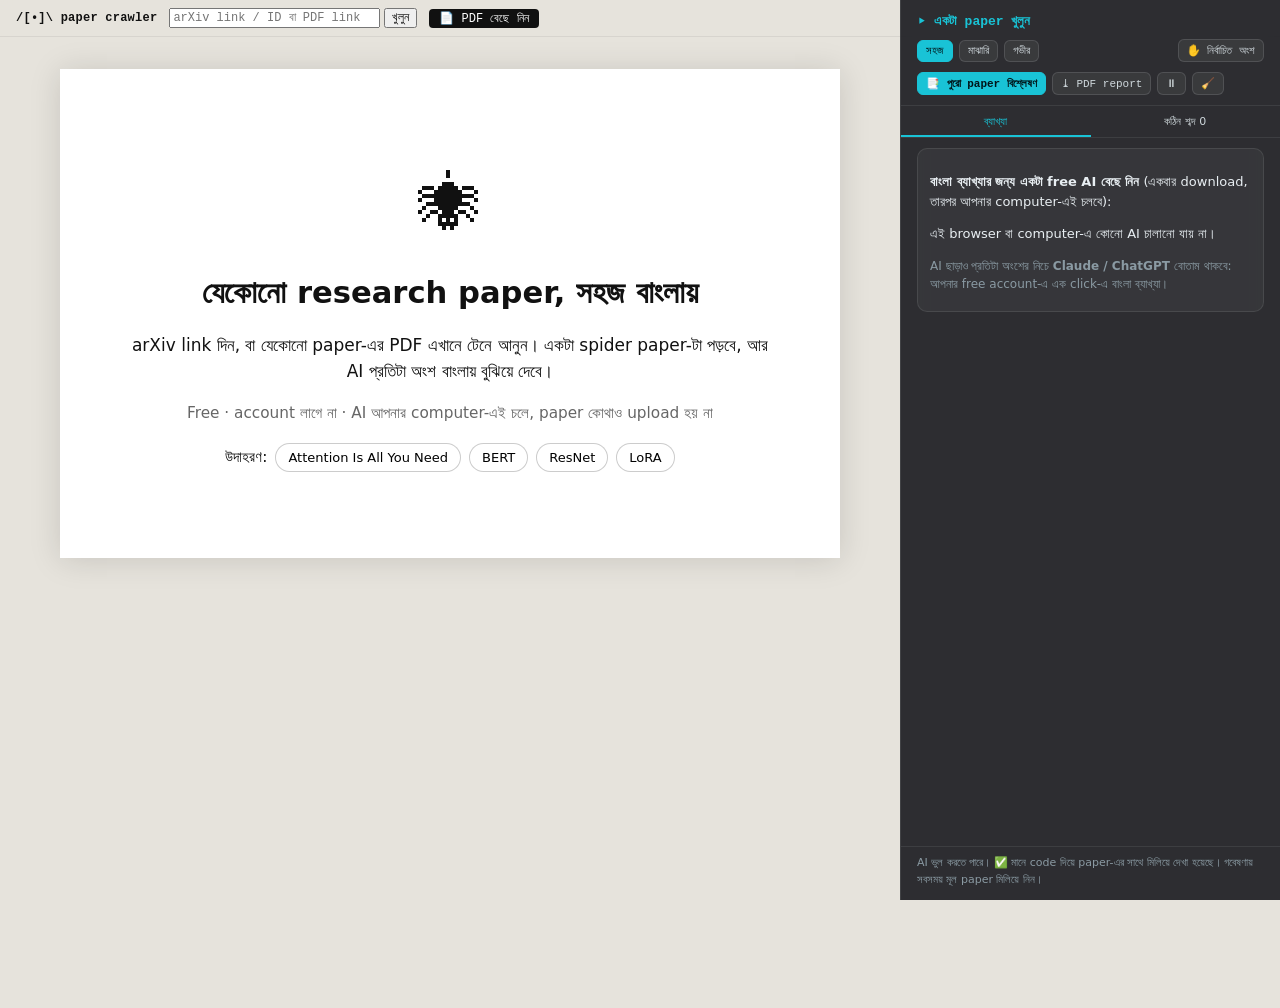
==== index.html @ 78ce5650 "Paper Crawler: a spider that reads research papers and explains them in Bangla Website (site/), Chro" ====
<!doctype html>
<html lang="bn">
<head>
  <meta charset="utf-8">
  <meta name="viewport" content="width=device-width, initial-scale=1">
  <title>Paper Crawler</title>
  <meta name="description" content="যেকোনো research paper সহজ বাংলায় বুঝুন। একটা spider paper পড়ে, AI প্রতিটা অংশ বাংলায় বুঝিয়ে দেয়, আর paper-এর সাথে মিলিয়ে যাচাই করে। Free, account লাগে না।">
  <link rel="stylesheet" href="css/style.css">
  <link rel="stylesheet" href="css/site.css">
  <link rel="stylesheet" href="css/report.css">
</head>
<body>
  <div id="bar">
    <span class="brand">/[•]\ paper crawler</span>
    <form id="open-form">
      <input id="open-input" placeholder="arXiv link / ID বা PDF link" aria-label="Paper link" size="28">
      <button>খুলুন</button>
    </form>
    <label class="file-btn">📄 PDF বেছে নিন<input id="file" type="file" accept="application/pdf,.pdf" hidden></label>
    <span class="meta" id="meta"></span>
  </div>

  <main id="stage">
    <div id="paper">
      <div class="landing">
        <p class="big">🕷</p>
        <h1>যেকোনো research paper, সহজ বাংলায়</h1>
        <p>arXiv link দিন, বা যেকোনো paper-এর PDF এখানে টেনে আনুন। একটা spider paper-টা পড়বে, আর AI প্রতিটা অংশ বাংলায় বুঝিয়ে দেবে।</p>
        <p class="hint">Free · account লাগে না · AI আপনার computer-এই চলে, paper কোথাও upload হয় না</p>
        <div class="examples">
          <span>উদাহরণ:</span>
          <button data-paper="1706.03762">Attention Is All You Need</button>
          <button data-paper="1810.04805">BERT</button>
          <button data-paper="1512.03385">ResNet</button>
          <button data-paper="2106.09685">LoRA</button>
        </div>
      </div>
    </div>
  </main>

  <canvas id="crawler" aria-hidden="true"></canvas>

  <aside id="panel" aria-label="বাংলা ব্যাখ্যা">
    <header>
      <div class="now" id="now">▸ একটা paper খুলুন</div>
      <div class="row" id="levels" role="group" aria-label="ব্যাখ্যার স্তর">
        <button data-level="easy">সহজ</button><button data-level="mid">মাঝারি</button><button data-level="deep">গভীর</button>
        <span class="sep"></span>
        <button id="sel" title="Paper-এ কিছু select করে চাপুন (বা E)">✋ নির্বাচিত অংশ</button>
      </div>
      <div class="row">
        <button id="all" class="primary">📑 পুরো paper বিশ্লেষণ</button>
        <button id="export">⤓ PDF report</button>
        <button id="pause" title="Spider থামান">⏸</button>
        <button id="clear" title="দাগ মুছুন">🧹</button>
      </div>
      <div id="progress" class="now" hidden></div>
    </header>
    <div class="tabs"><button data-tab="explain" class="on">ব্যাখ্যা</button><button data-tab="terms">কঠিন শব্দ <span id="term-count">0</span></button></div>
    <div class="body" data-pane="explain"><div id="ai"></div><div id="history"></div></div>
    <div class="body" data-pane="terms" hidden><div id="glossary"><p class="muted">বিশ্লেষণ চললে এখানে কঠিন শব্দের তালিকা আসবে।</p></div></div>
    <footer>AI ভুল করতে পারে। ✅ মানে code দিয়ে paper-এর সাথে মিলিয়ে দেখা হয়েছে। গবেষণায় সবসময় মূল paper মিলিয়ে নিন।</footer>
  </aside>

  <div id="report-host" aria-hidden="true"></div>
  <script type="module" src="js/app.js"></script>
</body>
</html>
---- css/style.css ----
/* Paper Crawler - paper theme, AI panel, and the .m-* markup effects. */
:root {
  --bg: #e6e3dc;
  --paper: #ffffff;
  --ink: #111;
  --muted: #666;
  --teal: #19c3d6;
  --purple: #7b2cff;
  --orange: #ff7a3d;
  --magenta: #ff2bd6;
  --cyan: #25d7f0;
  --green: #11a84a;
  --red: #e0303a;
  --panel-w: 380px;
  --mono: ui-monospace, "SF Mono", Menlo, Consolas, monospace;
}
* { box-sizing: border-box; }
html, body { margin: 0; }
body {
  background: var(--bg);
  color: var(--ink);
  font-family: "Latin Modern Roman", "CMU Serif", "Computer Modern", Georgia, "Times New Roman", serif;
}

/* ---------- top bar ---------- */
#bar {
  position: sticky; top: 0; z-index: 20;
  display: flex; gap: 12px; align-items: center; flex-wrap: wrap;
  padding: 8px 16px; padding-right: calc(var(--panel-w) + 16px);
  background: rgba(230, 227, 220, .92); backdrop-filter: blur(6px);
  border-bottom: 1px solid #0001;
  font: 12px var(--mono);
}
#bar .brand { font-weight: 700; letter-spacing: .02em; }
#bar select { font: inherit; max-width: 320px; }
#bar form { display: flex; gap: 4px; }
#bar input, #bar button { font: inherit; }
#bar .meta { color: var(--muted); overflow: hidden; text-overflow: ellipsis; white-space: nowrap; flex: 1; min-width: 0; }
#bar kbd { background: #fff; border: 1px solid #0002; border-radius: 3px; padding: 0 4px; }

/* ---------- the paper ---------- */
#stage { padding: 32px 16px 50vh; padding-right: calc(var(--panel-w) + 16px); }
#paper {
  max-width: 780px; margin: 0 auto; padding: 56px 64px;
  background: var(--paper); box-shadow: 0 2px 30px #0002;
  font-size: 17px; line-height: 1.55;
}
#paper h1 { font-size: 1.8em; text-align: center; line-height: 1.2; }
#paper h2 { font-size: 1.35em; margin-top: 2em; }
#paper h3 { font-size: 1.12em; margin-top: 1.6em; }
#paper h5, #paper h6 { font-size: 1em; }
#paper .ltx_abstract { margin: 2em 2.5em; font-size: .95em; }
#paper .ltx_abstract h6 { text-align: center; font-size: 1.05em; }
#paper .ltx_authors { text-align: center; font-size: .9em; margin-bottom: 1em; }
#paper .ltx_creator { display: inline-block; margin: 0 .6em; }
#paper .ltx_note_outer { display: none; } /* LaTeXML footnote bodies */
#paper .ltx_note_mark { font-size: .7em; }
#paper img { max-width: 100%; height: auto; }
#paper figure { margin: 1.5em 0; text-align: center; }
#paper figcaption { font-size: .9em; text-align: left; }
#paper table { border-collapse: collapse; margin: 0 auto; font-size: .9em; }
#paper td, #paper th { padding: 2px 6px; }
#paper .ltx_border_t { border-top: 1px solid #000; }
#paper .ltx_border_b { border-bottom: 1px solid #000; }
#paper .ltx_border_tt { border-top: 2px solid #000; }
#paper .ltx_border_bb { border-bottom: 2px solid #000; }
#paper .ltx_border_r { border-right: 1px solid #000; }
#paper .ltx_border_l { border-left: 1px solid #000; }
#paper table.ltx_equation, #paper table.ltx_eqn_table { width: 100%; }
#paper .ltx_eqn_cell { text-align: center; }
#paper .ltx_tag_equation { text-align: right; }
#paper .ltx_bibitem { font-size: .85em; margin-bottom: .4em; list-style: none; }
#paper .ltx_figure_panel { display: inline-block; }
#paper a { color: #1a4fb0; text-decoration: none; }
#paper math { font-size: 1.05em; }
.ltx_align_center { text-align: center; }
.ltx_font_bold { font-weight: bold; }
.ltx_font_italic { font-style: italic; }
.ltx_font_typewriter { font-family: var(--mono); font-size: .9em; }
.ltx_font_smallcaps { font-variant: small-caps; }
#paper .loading { font: 14px var(--mono); color: var(--muted); text-align: center; }

/* ---------- spider canvas: never steals clicks ---------- */
#crawler { position: fixed; inset: 0; width: 100vw; height: 100vh; pointer-events: none; z-index: 10; }

/* ---------- title overlay (T) ---------- */
#title-overlay {
  position: fixed; left: 0; right: var(--panel-w); top: 9vh; z-index: 15;
  text-align: center; pointer-events: none; padding: 0 16px;
  font: 900 clamp(28px, 5.4vw, 72px)/1.08 "Arial Black", Impact, system-ui, sans-serif;
  color: #fff; -webkit-text-stroke: .09em #000; paint-order: stroke fill;
  text-shadow: 0 .06em 0 #000;
}
#title-overlay[hidden] { display: none; }

/* ---------- AI panel ---------- */
#panel {
  position: fixed; top: 0; right: 0; bottom: 0; width: var(--panel-w); z-index: 30;
  display: flex; flex-direction: column;
  background: rgba(14, 16, 22, .86); backdrop-filter: blur(14px) saturate(1.3);
  color: #e8eef2; border-left: 1px solid #ffffff1a;
  font: 13px/1.5 system-ui, -apple-system, "Segoe UI", sans-serif;
}
#panel header { padding: 14px 16px 10px; border-bottom: 1px solid #ffffff14; }
#panel .now { font: 600 13px var(--mono); color: var(--teal); white-space: nowrap; overflow: hidden; text-overflow: ellipsis; }
#panel .row { display: flex; gap: 6px; margin-top: 10px; flex-wrap: wrap; }
#panel button {
  font: 11px var(--mono); color: #cfd8dc; background: #ffffff0f; border: 1px solid #ffffff1f;
  border-radius: 6px; padding: 4px 8px; cursor: pointer;
}
#panel button:hover { background: #ffffff1f; }
#panel button.on { background: var(--teal); color: #001418; border-color: var(--teal); }
#panel .tabs { display: flex; border-bottom: 1px solid #ffffff14; }
#panel .tabs button { flex: 1; border: 0; border-radius: 0; background: none; padding: 9px; }
#panel .tabs button.on { color: var(--teal); background: none; box-shadow: inset 0 -2px var(--teal); }
#panel .body { flex: 1; overflow-y: auto; padding: 12px 16px 24px; }
#panel .notice { background: #ff7a3d22; border: 1px solid #ff7a3d66; color: #ffd2bd; padding: 10px; border-radius: 8px; margin-bottom: 12px; }
#panel .notice code { font-family: var(--mono); color: #fff; }
.card { background: #ffffff0a; border: 1px solid #ffffff14; border-radius: 10px; padding: 10px 12px; margin-bottom: 10px; }
.card.live { border-color: #19c3d688; box-shadow: 0 0 0 1px #19c3d633, 0 0 24px #19c3d622; }
.card h4 { margin: 0 0 6px; font: 600 11px var(--mono); color: #9fb3bd; text-transform: uppercase; letter-spacing: .04em; }
.card h4 .tag { color: var(--orange); margin-left: 4px; }
.card p { margin: 0; white-space: pre-wrap; }
.card .key { margin-top: 8px; font: 600 12px var(--mono); color: #1a0d00; background: var(--orange); padding: 2px 6px; display: inline-block; border-radius: 3px; cursor: pointer; }
.card .err { color: #ff8b8b; }
.caret::after { content: "▌"; color: var(--teal); animation: blink 1s steps(1) infinite; }
@keyframes blink { 50% { opacity: 0; } }
.note { font-size: 12px; padding: 6px 0; border-bottom: 1px solid #ffffff10; }
.note b { font-family: var(--mono); }
.note .t-metric { color: var(--orange); } .note .t-model { color: #c49bff; } .note .t-dataset { color: var(--cyan); }
.note small { display: block; color: #8a9aa3; }

/* Narrow screens: panel becomes a bottom drawer. */
@media (max-width: 900px) {
  :root { --panel-w: 0px; }
  #panel { top: auto; left: 0; width: auto; height: 42vh; border-left: 0; border-top: 1px solid #ffffff1a; }
  #stage { padding-bottom: 60vh; }
  #paper { padding: 28px 18px; font-size: 16px; }
  #title-overlay { right: 0; }
}

/* =====================================================================
   Markup effects. JS adds these to .w spans (or headings) on foot plants.
   Outlines/box-shadows/transforms don't reflow; font-size changes do,
   and the crawler re-steps feet whose word moved.
   ===================================================================== */
.w { border-radius: 2px; }
[class^="m-"], [class*=" m-"] { animation: mpop .28s cubic-bezier(.2, 1.6, .4, 1); }
@keyframes mpop { from { filter: brightness(1.8); } }

.m-box-teal    { outline: 1.5px solid var(--teal); outline-offset: 1px; }
.m-box-purple  { outline: 1.5px solid var(--purple); outline-offset: 1px; }
.m-box-orange  { outline: 1.5px solid var(--orange); outline-offset: 1px; }
.m-box-red     { outline: 2px solid var(--red); outline-offset: 2px; }
.m-box-green   { outline: 1.5px solid var(--green); outline-offset: 1px; }

.m-hl-orange   { background: var(--orange); color: #1a0d00; font-weight: 700; box-shadow: 0 0 0 .12em var(--orange); }
.m-big         { display: inline-block; font-size: 1.7em; line-height: 1.1; margin: .1em .15em; font-family: "Arial Black", system-ui, sans-serif; }
.m-hl-purple   {
  background: var(--purple); color: #fff !important; font-family: var(--mono) !important;
  box-shadow: 0 0 0 .2em var(--purple); border-radius: 1px;
}
h2.m-hl-purple, h3.m-hl-purple, h6.m-hl-purple { display: inline-block; padding: 0 .3em; }
.m-hl-purple .w, .m-hl-purple * { color: #fff !important; font-family: var(--mono) !important; }
.m-hl-magenta  { background: var(--magenta); color: #fff; box-shadow: 0 0 0 .1em var(--magenta); }
.m-wide        { padding-right: 1.4em; }
.m-hl-cyan     { background: var(--cyan); box-shadow: .25em 0 0 var(--cyan), -.25em 0 0 var(--cyan); border-radius: 0; }
.m-hl-green    { background: linear-gradient(transparent 38%, #b4f59c 38%, #b4f59c 92%, transparent 92%); }
.m-blowup      { font-size: 2.4em; line-height: 1; font-weight: 800; color: #ff5a1f; font-family: "Arial Black", system-ui, sans-serif; }
.m-blowup.m-red { color: var(--red); }
.m-rotate-green {
  display: inline-block; transform: rotate(-70deg); transform-origin: 0 80%;
  color: var(--green); font-weight: 700; font-family: system-ui, sans-serif; white-space: nowrap;
}
.m-color-text  { color: var(--mc, var(--purple)); font-weight: 600; }
/* The AI's KEY phrase: the biggest markup there is. */
.m-key         {
  font-size: 2.2em; line-height: 1.1; font-weight: 900; color: #ff5a1f; font-family: "Arial Black", system-ui, sans-serif;
  outline: 3px solid var(--red); outline-offset: 3px; background: #fff3ea;
}
---- css/site.css ----
/* Website additions on top of style.css (paper theme + markup effects). */
:root {
  --bn: "Noto Sans Bengali", "Hind Siliguri", "Kohinoor Bangla", "Bangla Sangam MN", system-ui, sans-serif;
  --ok: #4ade80; --warn: #fbbf24;
}
#bar form { display: flex; gap: 4px; }
#bar input, #bar button { font: inherit; }
#bar input { min-width: 0; }
.file-btn { cursor: pointer; background: #111; color: #fff; padding: 2px 10px; border-radius: 4px; }

/* landing */
.landing { text-align: center; padding: 30px 0; font-family: var(--bn); }
.landing .big { font-size: 64px; margin: 0; }
.landing h1 { font: 700 1.6em/1.3 var(--bn); }
.landing .hint { color: #666; font-size: .9em; }
.landing .examples { display: flex; gap: 8px; flex-wrap: wrap; justify-content: center; align-items: center; margin-top: 18px; font-size: .9em; }
.landing .examples button { font: 13px system-ui, sans-serif; padding: 6px 12px; border-radius: 16px; border: 1px solid #0003; background: #fff; cursor: pointer; }
.landing .examples button:hover { border-color: #19c3d6; }

/* panel */
#panel { font-family: var(--bn); }
#panel .row { align-items: center; }
#panel .sep { flex: 1; }
#panel button.primary { background: #19c3d6; color: #001418; border-color: #19c3d6; font-weight: 700; }
#panel button:disabled { opacity: .5; cursor: default; }
#panel .tabs button { font-family: var(--bn); }
#panel .body { padding-top: 10px; }
#panel footer { padding: 8px 16px 12px; font-size: 11px; color: #8a9aa3; border-top: 1px solid #ffffff14; }
.muted { color: #8a9aa3; font-size: 12px; margin: 4px 0 8px; }
.box { background: #ffffff0b; border: 1px solid #ffffff17; border-radius: 10px; padding: 10px 12px; margin-bottom: 10px; }
.box.warn { border-color: #fbbf2455; background: #fbbf2412; color: #fde68a; }
.box button { margin: 4px 0 2px; }
.progress { height: 6px; background: #ffffff15; border-radius: 3px; overflow: hidden; margin-top: 8px; }
.progress i { display: block; height: 100%; width: 0; background: #19c3d6; transition: width .3s; }
.card .bn { font-size: 15px; line-height: 1.75; margin: 0; white-space: pre-wrap; }
.card .en { margin-top: 8px; color: #b8c6cc; font: 13px/1.55 system-ui, sans-serif; }
.card .en summary { cursor: pointer; color: #8a9aa3; font-size: 12px; }
.card .en p { margin: 4px 0 0; }
.thinking::after { content: " ▌"; color: #19c3d6; animation: blink 1s steps(1) infinite; }
.checks { margin-top: 10px; display: grid; gap: 6px; font-size: 12.5px; }
.check { padding: 6px 8px; border-radius: 6px; background: #ffffff08; margin: 6px 0 0; }
.check.ok { border-left: 3px solid var(--ok); }
.check.warn { border-left: 3px solid var(--warn); }
.check q { display: block; margin-top: 4px; color: #cfd8dc; font: 12px/1.5 Georgia, serif; }
.check button { margin-top: 6px; }
.ask { margin-top: 10px; gap: 6px; }
.ask .btn { font: 11px system-ui, sans-serif; color: #e8eef2; background: #ffffff10; border: 1px solid #ffffff22; border-radius: 6px; padding: 4px 8px; text-decoration: none; }
.ask .btn:hover { background: #ffffff22; }
.term { padding: 8px 0; border-bottom: 1px solid #ffffff10; }
.term small { color: #8a9aa3; font-family: system-ui, sans-serif; }
.term p { margin: 4px 0 0; font-size: 13.5px; }
#panel button:focus-visible, #bar button:focus-visible, #bar input:focus-visible, .file-btn:focus-within { outline: 2px solid #19c3d6; outline-offset: 1px; }

/* the report is drawn here, off screen, while the PDF is made */
#report-host { position: absolute; left: -10000px; top: 0; width: 794px; background: #fff; }
@media (prefers-reduced-motion: reduce) { .thinking::after { animation: none; } }
---- css/report.css ----
/* The PDF report: A4, print-first, Bangla-friendly. Scoped to .report so the
   website can include it without restyling its own page. */
@page { size: A4; margin: 18mm 16mm; }
.report { --ink: #16181d; --muted: #5b6670; --teal: #0f8fa0; --ok: #15803d; --warn: #b45309; --line: #dde3e7;
  color: var(--ink); background: #fff; font: 11.5pt/1.7 "Noto Sans Bengali", "Hind Siliguri", "Kohinoor Bangla", "Bangla Sangam MN", system-ui, sans-serif;
  max-width: 760px; margin: 0 auto; padding: 24px 16px; box-sizing: border-box; }
.report * { box-sizing: border-box; }
.report .brand { font: 600 9pt ui-monospace, Menlo, monospace; color: var(--teal); letter-spacing: .02em; }
.report h1 { font: 700 19pt/1.3 Georgia, "Times New Roman", serif; margin: 6px 0 4px; text-wrap: balance; text-align: left; }
.report .authors { color: var(--muted); margin: 0 0 10px; font-size: 10pt; }
.report .meta { border-collapse: collapse; font-size: 10pt; margin: 0 0 10px; }
.report .meta th { text-align: left; color: var(--muted); font-weight: 600; padding: 2px 12px 2px 0; vertical-align: top; white-space: nowrap; }
.report .meta td { padding: 2px 0; word-break: break-all; }
.report a { color: var(--teal); }
.report .disclaimer { font-size: 9.5pt; color: var(--muted); border-left: 3px solid var(--warn); padding: 6px 10px; background: #fff8ef; }
.report section { break-inside: avoid-page; page-break-inside: avoid; border-top: 1px solid var(--line); padding-top: 8px; margin-top: 14px; }
.report h2 { font: 700 13pt/1.35 Georgia, serif; margin: 0 0 6px; color: #0b3d46; }
.report .bn { margin: 0 0 6px; font-size: 12pt; }
.report .en { margin: 0 0 6px; color: var(--muted); font: 10pt/1.55 Georgia, serif; }
.report .note { font-size: 9.5pt; color: var(--warn); margin: 0 0 4px; }
.report .ok, .report .warn { font-size: 9.5pt; padding: 4px 8px; margin-top: 4px; border-radius: 3px; }
.report .ok { border-left: 3px solid var(--ok); background: #f0fdf4; }
.report .warn { border-left: 3px solid var(--warn); background: #fffbeb; }
.report .ok q { font-family: Georgia, serif; }
.report .glossary table { width: 100%; border-collapse: collapse; font-size: 10pt; }
.report .glossary th, .report .glossary td { border: 1px solid var(--line); padding: 5px 7px; vertical-align: top; text-align: left; }
.report .glossary th { background: #f1f5f7; }
.report .glossary small { color: var(--muted); }
.report .glossary tr { break-inside: avoid; page-break-inside: avoid; }
.report footer { margin-top: 20px; font-size: 9pt; color: var(--muted); border-top: 1px solid var(--line); padding-top: 6px; }

/* the extension's own report page */
.screen-only { padding: 12px 16px; background: #f1f5f7; font: 14px system-ui, sans-serif; }
.screen-only button { font: inherit; padding: 6px 14px; background: #0f8fa0; color: #fff; border: 0; border-radius: 6px; cursor: pointer; }
@media print { .screen-only { display: none; } .report { padding: 0; max-width: none; } }
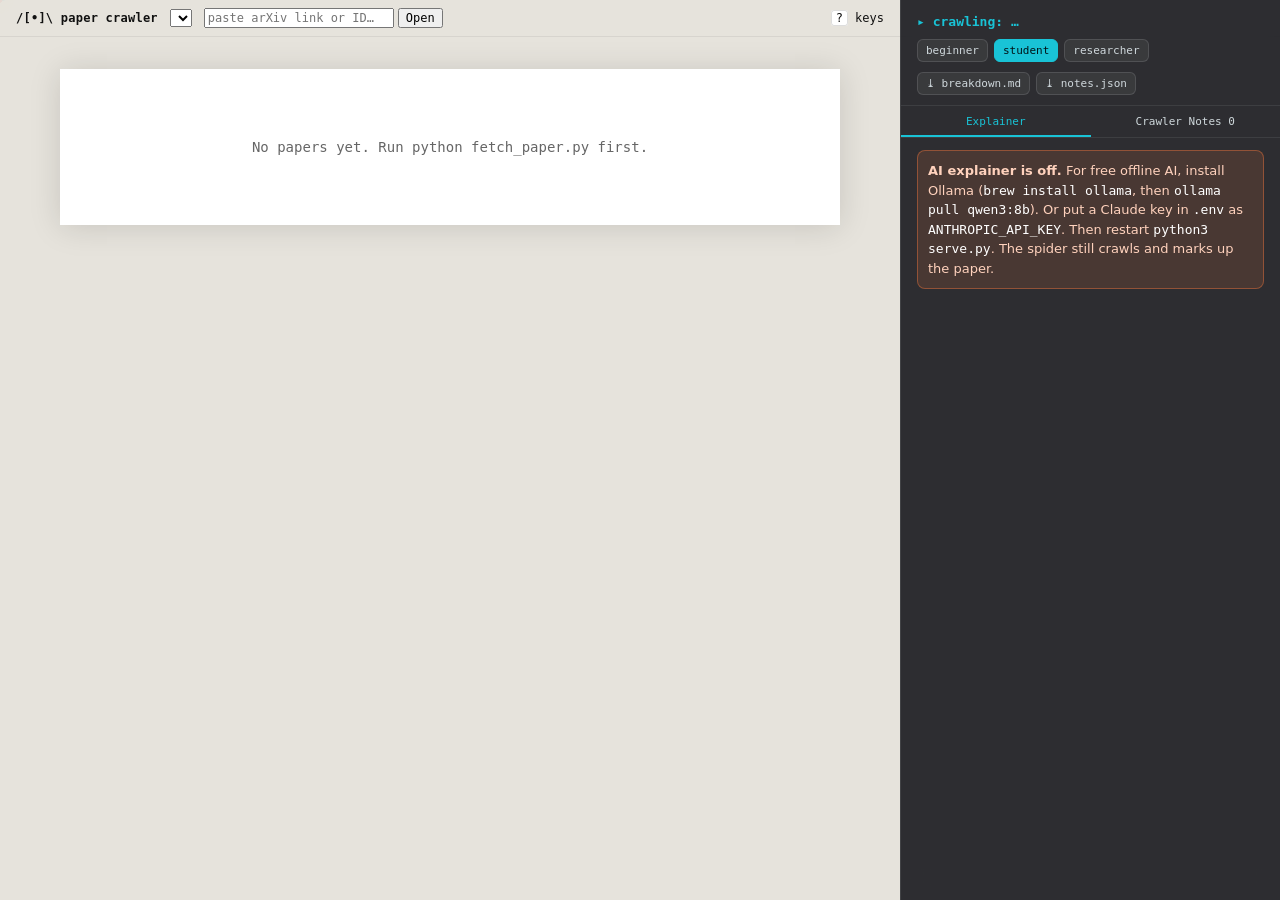
==== commit 995cdcf4: "Paper Crawler: a spider that reads research papers and explains them in Bangla Website (site/), Chro" ====
--- a/index.html
+++ b/index.html
@@ -1,68 +1,124 @@
 <!doctype html>
-<html lang="bn">
+<html lang="en">
 <head>
   <meta charset="utf-8">
   <meta name="viewport" content="width=device-width, initial-scale=1">
   <title>Paper Crawler</title>
-  <meta name="description" content="যেকোনো research paper সহজ বাংলায় বুঝুন। একটা spider paper পড়ে, AI প্রতিটা অংশ বাংলায় বুঝিয়ে দেয়, আর paper-এর সাথে মিলিয়ে যাচাই করে। Free, account লাগে না।">
   <link rel="stylesheet" href="css/style.css">
-  <link rel="stylesheet" href="css/site.css">
-  <link rel="stylesheet" href="css/report.css">
 </head>
 <body>
   <div id="bar">
     <span class="brand">/[•]\ paper crawler</span>
-    <form id="open-form">
-      <input id="open-input" placeholder="arXiv link / ID বা PDF link" aria-label="Paper link" size="28">
-      <button>খুলুন</button>
-    </form>
-    <label class="file-btn">📄 PDF বেছে নিন<input id="file" type="file" accept="application/pdf,.pdf" hidden></label>
+    <select id="picker" aria-label="Paper"></select>
+    <form id="add"><input id="add-url" placeholder="paste arXiv link or ID…" aria-label="arXiv link or ID" size="24"><button>Open</button></form>
     <span class="meta" id="meta"></span>
+    <span><kbd>?</kbd> keys</span>
   </div>
+  <main id="stage"><div id="paper"><p class="loading">loading paper…</p></div></main>
+  <div id="title-overlay" hidden></div>
+  <canvas id="crawler" aria-hidden="true"></canvas>
+  <aside id="panel" aria-label="AI explainer"></aside>
 
-  <main id="stage">
-    <div id="paper">
-      <div class="landing">
-        <p class="big">🕷</p>
-        <h1>যেকোনো research paper, সহজ বাংলায়</h1>
-        <p>arXiv link দিন, বা যেকোনো paper-এর PDF এখানে টেনে আনুন। একটা spider paper-টা পড়বে, আর AI প্রতিটা অংশ বাংলায় বুঝিয়ে দেবে।</p>
-        <p class="hint">Free · account লাগে না · AI আপনার computer-এই চলে, paper কোথাও upload হয় না</p>
-        <div class="examples">
-          <span>উদাহরণ:</span>
-          <button data-paper="1706.03762">Attention Is All You Need</button>
-          <button data-paper="1810.04805">BERT</button>
-          <button data-paper="1512.03385">ResNet</button>
-          <button data-paper="2106.09685">LoRA</button>
-        </div>
-      </div>
-    </div>
-  </main>
+  <script type="module">
+    // Wiring: load a paper -> hand it to the crawler (spider) and analyst (AI panel).
+    import { listPapers, loadPaper, TITLE_TEXT } from "./js/loader.js";
+    import { Crawler } from "./js/crawler.js";
+    import { Analyst } from "./js/analyst.js";
 
-  <canvas id="crawler" aria-hidden="true"></canvas>
+    const $ = (id) => document.getElementById(id);
+    const paperEl = $("paper");
+    const overlay = $("title-overlay");
+    overlay.textContent = TITLE_TEXT;
 
-  <aside id="panel" aria-label="বাংলা ব্যাখ্যা">
-    <header>
-      <div class="now" id="now">▸ একটা paper খুলুন</div>
-      <div class="row" id="levels" role="group" aria-label="ব্যাখ্যার স্তর">
-        <button data-level="easy">সহজ</button><button data-level="mid">মাঝারি</button><button data-level="deep">গভীর</button>
-        <span class="sep"></span>
-        <button id="sel" title="Paper-এ কিছু select করে চাপুন (বা E)">✋ নির্বাচিত অংশ</button>
-      </div>
-      <div class="row">
-        <button id="all" class="primary">📑 পুরো paper বিশ্লেষণ</button>
-        <button id="export">⤓ PDF report</button>
-        <button id="pause" title="Spider থামান">⏸</button>
-        <button id="clear" title="দাগ মুছুন">🧹</button>
-      </div>
-      <div id="progress" class="now" hidden></div>
-    </header>
-    <div class="tabs"><button data-tab="explain" class="on">ব্যাখ্যা</button><button data-tab="terms">কঠিন শব্দ <span id="term-count">0</span></button></div>
-    <div class="body" data-pane="explain"><div id="ai"></div><div id="history"></div></div>
-    <div class="body" data-pane="terms" hidden><div id="glossary"><p class="muted">বিশ্লেষণ চললে এখানে কঠিন শব্দের তালিকা আসবে।</p></div></div>
-    <footer>AI ভুল করতে পারে। ✅ মানে code দিয়ে paper-এর সাথে মিলিয়ে দেখা হয়েছে। গবেষণায় সবসময় মূল paper মিলিয়ে নিন।</footer>
-  </aside>
+    const crawler = new Crawler({
+      canvas: $("crawler"), paperEl,
+      onSection: (s) => analyst.onSection(s),
+      onNote: (n) => analyst.addNote(n),
+    });
+    const analyst = new Analyst({ panel: $("panel"), crawler });
+    await analyst.init();
+    if (crawler.debug) window.__analyst = analyst;
 
-  <div id="report-host" aria-hidden="true"></div>
-  <script type="module" src="js/app.js"></script>
+    async function open(id) {
+      paperEl.innerHTML = `<p class="loading">loading ${id}…</p>`;
+      try {
+        const paper = await loadPaper(id, paperEl);
+        const m = paper.meta;
+        $("meta").textContent = `${m.title} · ${m.authors.slice(0, 3).join(", ")}${m.authors.length > 3 ? " et al." : ""} · arXiv:${m.id}`;
+        document.title = `${m.title} · Paper Crawler`;
+        history.replaceState(null, "", `?paper=${encodeURIComponent(id)}${crawler.debug ? "&debug" : ""}`);
+        crawler.setPaper(paper);
+        analyst.setPaper(paper);
+      } catch (e) {
+        paperEl.innerHTML = `<p class="loading">Couldn't load ${id}: ${e.message}</p>`;
+      }
+    }
+
+    const picker = $("picker");
+    async function fillPicker() {
+      const papers = await listPapers();
+      picker.innerHTML = papers.map((p) => `<option value="${p.id}">${p.id} · ${p.title.slice(0, 60)}</option>`).join("");
+      return papers;
+    }
+    const papers = await fillPicker();
+    picker.onchange = () => open(picker.value);
+
+    // Paste any arXiv link: serve.py downloads it (once), then it opens offline forever.
+    $("add").onsubmit = async (e) => {
+      e.preventDefault();
+      const url = $("add-url").value.trim();
+      if (!url) return;
+      const btn = $("add").querySelector("button");
+      btn.disabled = true;
+      $("meta").textContent = "downloading paper + figures from arXiv… (first time only)";
+      try {
+        const r = await fetch("api/fetch", { method: "POST", headers: { "Content-Type": "application/json" }, body: JSON.stringify({ url }) });
+        const res = await r.json();
+        if (!r.ok) throw new Error(res.error);
+        await fillPicker();
+        picker.value = res.id;
+        $("add-url").value = "";
+        await open(res.id);
+      } catch (err) {
+        $("meta").textContent = "⚠ " + err.message;
+      } finally {
+        btn.disabled = false;
+      }
+    };
+    if (!papers.length) {
+      paperEl.innerHTML = `<p class="loading">No papers yet. Run <code>python fetch_paper.py</code> first.</p>`;
+    } else {
+      const want = new URLSearchParams(location.search).get("paper");
+      picker.value = papers.some((p) => p.id === want) ? want : papers[0].id;
+      open(picker.value);
+    }
+
+    // ---------------------------------------------------------------- keys
+    const HELP = `Mouse: spider chases cursor · Click: send it there
+Space pause · F camera follow · T title overlay · D re-drop
+1/2/3 effects calm/normal/wild · C clear markup
+B/S/R explain level beginner/student/researcher
+E explain selected text · ?debug in the URL for IK lines`;
+    addEventListener("keydown", (e) => {
+      if (e.target.closest("input, select, textarea") || e.metaKey || e.ctrlKey || e.altKey) return;
+      const k = e.key.toLowerCase();
+      const act = {
+        " ": () => (crawler.paused = !crawler.paused),
+        f: () => (crawler.follow = !crawler.follow),
+        t: () => (overlay.hidden = !overlay.hidden),
+        d: () => crawler.drop(),
+        c: () => crawler.clearMarkup(),
+        1: () => (crawler.intensity = "calm"),
+        2: () => (crawler.intensity = "normal"),
+        3: () => (crawler.intensity = "wild"),
+        b: () => analyst.setLevel("beginner"),
+        s: () => analyst.setLevel("student"),
+        r: () => analyst.setLevel("researcher"),
+        e: () => analyst.explainSelection(),
+        "?": () => alert(HELP),
+      }[k];
+      if (act) { e.preventDefault(); act(); }
+    });
+  </script>
 </body>
 </html>
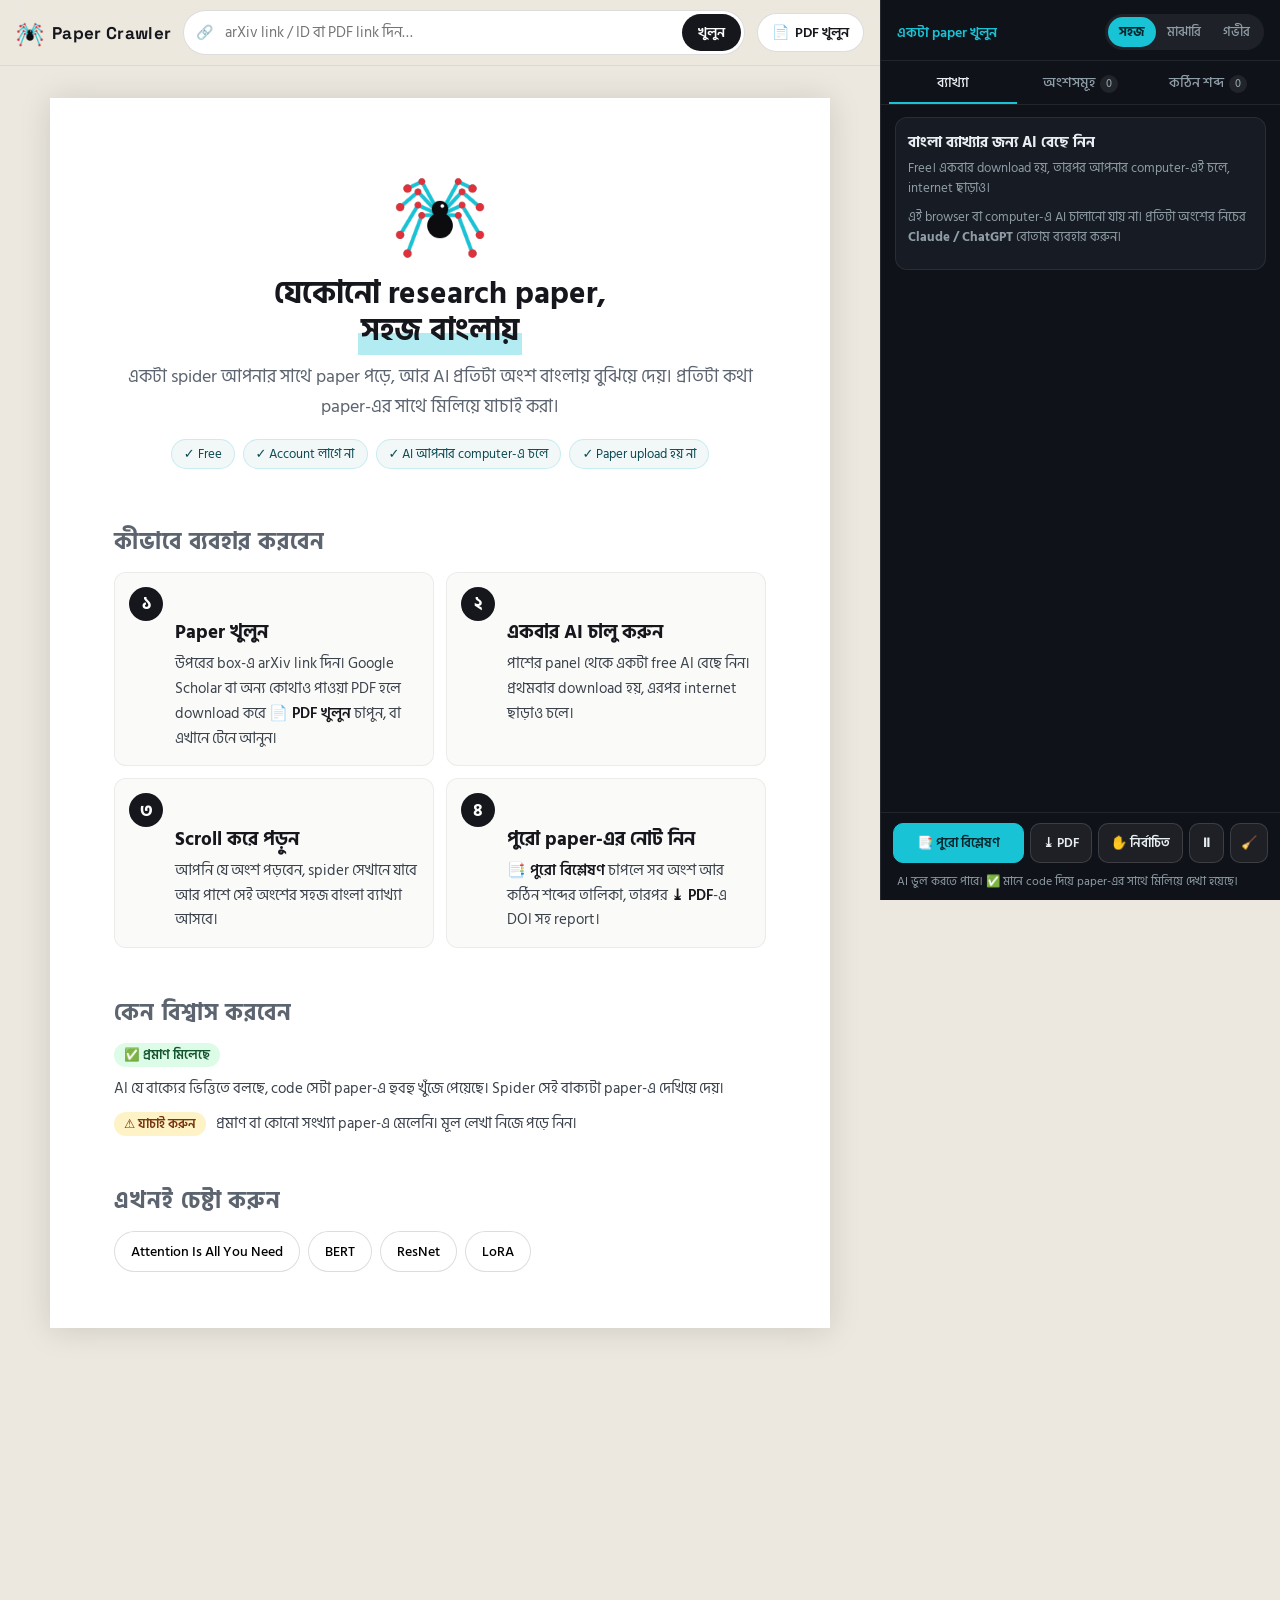
==== commit 085c3618: "Website: new design (how-to steps, section map, AI choice cards, drop zone, phone bottom sheet)" ====
--- a/index.html
+++ b/index.html
@@ -1,124 +1,102 @@
 <!doctype html>
-<html lang="en">
+<html lang="bn">
 <head>
   <meta charset="utf-8">
   <meta name="viewport" content="width=device-width, initial-scale=1">
   <title>Paper Crawler</title>
+  <meta name="description" content="যেকোনো research paper সহজ বাংলায় বুঝুন। একটা spider paper পড়ে, AI প্রতিটা অংশ বাংলায় বুঝিয়ে দেয়, আর paper-এর সাথে মিলিয়ে যাচাই করে। Free, account লাগে না।">
+  <meta property="og:title" content="Paper Crawler: research paper, সহজ বাংলায়">
+  <meta property="og:description" content="arXiv link দিন বা যেকোনো PDF খুলুন। Free, account লাগে না, AI আপনার computer-এই চলে।">
+  <meta property="og:image" content="icon.png">
+  <link rel="icon" href="icon.png">
+  <link rel="preconnect" href="https://fonts.googleapis.com">
+  <link rel="preconnect" href="https://fonts.gstatic.com" crossorigin>
+  <link rel="stylesheet" href="https://fonts.googleapis.com/css2?family=Hind+Siliguri:wght@400;500;600;700&family=Space+Grotesk:wght@500;700&display=swap">
   <link rel="stylesheet" href="css/style.css">
+  <link rel="stylesheet" href="css/site.css">
+  <link rel="stylesheet" href="css/report.css">
 </head>
 <body>
-  <div id="bar">
-    <span class="brand">/[•]\ paper crawler</span>
-    <select id="picker" aria-label="Paper"></select>
-    <form id="add"><input id="add-url" placeholder="paste arXiv link or ID…" aria-label="arXiv link or ID" size="24"><button>Open</button></form>
-    <span class="meta" id="meta"></span>
-    <span><kbd>?</kbd> keys</span>
-  </div>
-  <main id="stage"><div id="paper"><p class="loading">loading paper…</p></div></main>
-  <div id="title-overlay" hidden></div>
+  <header id="bar">
+    <a class="brand" href="./" aria-label="Paper Crawler home"><img src="icon.png" alt="" width="28" height="28"><span>Paper Crawler</span></a>
+    <form id="open-form" role="search">
+      <span class="search-icon" aria-hidden="true">🔗</span>
+      <input id="open-input" placeholder="arXiv link / ID বা PDF link দিন…" aria-label="Paper link" autocomplete="off">
+      <button class="go">খুলুন</button>
+    </form>
+    <label class="file-btn" title="Computer-এ থাকা যেকোনো paper-এর PDF">📄 <span>PDF খুলুন</span><input id="file" type="file" accept="application/pdf,.pdf" hidden></label>
+    <div class="meta" id="meta" role="status" aria-live="polite"></div>
+  </header>
+
+  <main id="stage">
+    <div id="paper">
+      <section class="landing">
+        <div class="hero">
+          <img class="hero-spider" src="icon.png" alt="" width="96" height="96">
+          <h1>যেকোনো research paper,<br><mark>সহজ বাংলায়</mark></h1>
+          <p class="lead">একটা spider আপনার সাথে paper পড়ে, আর AI প্রতিটা অংশ বাংলায় বুঝিয়ে দেয়। প্রতিটা কথা paper-এর সাথে মিলিয়ে যাচাই করা।</p>
+          <div class="badges"><span>✓ Free</span><span>✓ Account লাগে না</span><span>✓ AI আপনার computer-এ চলে</span><span>✓ Paper upload হয় না</span></div>
+        </div>
+
+        <h2 class="landing-h">কীভাবে ব্যবহার করবেন</h2>
+        <ol class="steps">
+          <li><b>১</b><div><h3>Paper খুলুন</h3><p>উপরের box-এ arXiv link দিন। Google Scholar বা অন্য কোথাও পাওয়া PDF হলে download করে <em>📄 PDF খুলুন</em> চাপুন, বা এখানে টেনে আনুন।</p></div></li>
+          <li><b>২</b><div><h3>একবার AI চালু করুন</h3><p>পাশের panel থেকে একটা free AI বেছে নিন। প্রথমবার download হয়, এরপর internet ছাড়াও চলে।</p></div></li>
+          <li><b>৩</b><div><h3>Scroll করে পড়ুন</h3><p>আপনি যে অংশ পড়বেন, spider সেখানে যাবে আর পাশে সেই অংশের সহজ বাংলা ব্যাখ্যা আসবে।</p></div></li>
+          <li><b>৪</b><div><h3>পুরো paper-এর নোট নিন</h3><p><em>📑 পুরো বিশ্লেষণ</em> চাপলে সব অংশ আর কঠিন শব্দের তালিকা, তারপর <em>⤓ PDF</em>-এ DOI সহ report।</p></div></li>
+        </ol>
+
+        <h2 class="landing-h">কেন বিশ্বাস করবেন</h2>
+        <div class="trust">
+          <p><span class="chip ok">✅ প্রমাণ মিলেছে</span> AI যে বাক্যের ভিত্তিতে বলছে, code সেটা paper-এ হুবহু খুঁজে পেয়েছে। Spider সেই বাক্যটা paper-এ দেখিয়ে দেয়।</p>
+          <p><span class="chip warn">⚠️ যাচাই করুন</span> প্রমাণ বা কোনো সংখ্যা paper-এ মেলেনি। মূল লেখা নিজে পড়ে নিন।</p>
+        </div>
+
+        <h2 class="landing-h">এখনই চেষ্টা করুন</h2>
+        <div class="examples">
+          <button data-paper="1706.03762">Attention Is All You Need</button>
+          <button data-paper="1810.04805">BERT</button>
+          <button data-paper="1512.03385">ResNet</button>
+          <button data-paper="2106.09685">LoRA</button>
+        </div>
+      </section>
+    </div>
+  </main>
+
   <canvas id="crawler" aria-hidden="true"></canvas>
-  <aside id="panel" aria-label="AI explainer"></aside>
 
-  <script type="module">
-    // Wiring: load a paper -> hand it to the crawler (spider) and analyst (AI panel).
-    import { listPapers, loadPaper, TITLE_TEXT } from "./js/loader.js";
-    import { Crawler } from "./js/crawler.js";
-    import { Analyst } from "./js/analyst.js";
+  <aside id="panel" aria-label="বাংলা ব্যাখ্যা">
+    <button id="handle" class="handle" aria-label="Panel বড়/ছোট করুন"><i></i></button>
+    <header>
+      <div class="now-row">
+        <div class="now" id="now">একটা paper খুলুন</div>
+        <div class="seg" id="levels" role="group" aria-label="ব্যাখ্যার স্তর">
+          <button data-level="easy" title="একদম নতুনদের জন্য">সহজ</button><button data-level="mid" title="ML-এর basic জানলে">মাঝারি</button><button data-level="deep" title="Researcher-দের জন্য">গভীর</button>
+        </div>
+      </div>
+      <div id="progress" class="progress-line" hidden></div>
+    </header>
+    <nav class="tabs" role="tablist">
+      <button data-tab="explain" class="on" role="tab">ব্যাখ্যা</button>
+      <button data-tab="map" role="tab">অংশসমূহ <span class="count" id="map-count">0</span></button>
+      <button data-tab="terms" role="tab">কঠিন শব্দ <span class="count" id="term-count">0</span></button>
+    </nav>
+    <div class="body" data-pane="explain"><div id="ai"></div><div id="hint"></div><div id="history"></div></div>
+    <div class="body" data-pane="map" hidden><ol id="map"><li class="muted">Paper খুললে এখানে সব অংশের তালিকা আসবে। যেকোনোটায় চাপ দিলে spider সেখানে যাবে।</li></ol></div>
+    <div class="body" data-pane="terms" hidden><div id="glossary"><p class="muted">ব্যাখ্যা আসার সাথে সাথে এখানে কঠিন শব্দ আর তাদের বাংলা মানে জমা হবে।</p></div></div>
+    <div class="actions">
+      <button id="all" class="primary" title="প্রতিটা অংশের ব্যাখ্যা + কঠিন শব্দের তালিকা">📑 পুরো বিশ্লেষণ</button>
+      <button id="export" title="সব ব্যাখ্যা DOI সহ PDF হিসেবে নামান">⤓ PDF</button>
+      <button id="sel" title="Paper-এ কিছু select করে চাপুন (বা E)">✋ নির্বাচিত</button>
+      <button id="pause" class="icon" title="Spider থামান / চালান" aria-label="Spider থামান">⏸</button>
+      <button id="clear" class="icon" title="দাগ মুছুন" aria-label="দাগ মুছুন">🧹</button>
+    </div>
+    <footer>AI ভুল করতে পারে। ✅ মানে code দিয়ে paper-এর সাথে মিলিয়ে দেখা হয়েছে।</footer>
+  </aside>
 
-    const $ = (id) => document.getElementById(id);
-    const paperEl = $("paper");
-    const overlay = $("title-overlay");
-    overlay.textContent = TITLE_TEXT;
-
-    const crawler = new Crawler({
-      canvas: $("crawler"), paperEl,
-      onSection: (s) => analyst.onSection(s),
-      onNote: (n) => analyst.addNote(n),
-    });
-    const analyst = new Analyst({ panel: $("panel"), crawler });
-    await analyst.init();
-    if (crawler.debug) window.__analyst = analyst;
-
-    async function open(id) {
-      paperEl.innerHTML = `<p class="loading">loading ${id}…</p>`;
-      try {
-        const paper = await loadPaper(id, paperEl);
-        const m = paper.meta;
-        $("meta").textContent = `${m.title} · ${m.authors.slice(0, 3).join(", ")}${m.authors.length > 3 ? " et al." : ""} · arXiv:${m.id}`;
-        document.title = `${m.title} · Paper Crawler`;
-        history.replaceState(null, "", `?paper=${encodeURIComponent(id)}${crawler.debug ? "&debug" : ""}`);
-        crawler.setPaper(paper);
-        analyst.setPaper(paper);
-      } catch (e) {
-        paperEl.innerHTML = `<p class="loading">Couldn't load ${id}: ${e.message}</p>`;
-      }
-    }
-
-    const picker = $("picker");
-    async function fillPicker() {
-      const papers = await listPapers();
-      picker.innerHTML = papers.map((p) => `<option value="${p.id}">${p.id} · ${p.title.slice(0, 60)}</option>`).join("");
-      return papers;
-    }
-    const papers = await fillPicker();
-    picker.onchange = () => open(picker.value);
-
-    // Paste any arXiv link: serve.py downloads it (once), then it opens offline forever.
-    $("add").onsubmit = async (e) => {
-      e.preventDefault();
-      const url = $("add-url").value.trim();
-      if (!url) return;
-      const btn = $("add").querySelector("button");
-      btn.disabled = true;
-      $("meta").textContent = "downloading paper + figures from arXiv… (first time only)";
-      try {
-        const r = await fetch("api/fetch", { method: "POST", headers: { "Content-Type": "application/json" }, body: JSON.stringify({ url }) });
-        const res = await r.json();
-        if (!r.ok) throw new Error(res.error);
-        await fillPicker();
-        picker.value = res.id;
-        $("add-url").value = "";
-        await open(res.id);
-      } catch (err) {
-        $("meta").textContent = "⚠ " + err.message;
-      } finally {
-        btn.disabled = false;
-      }
-    };
-    if (!papers.length) {
-      paperEl.innerHTML = `<p class="loading">No papers yet. Run <code>python fetch_paper.py</code> first.</p>`;
-    } else {
-      const want = new URLSearchParams(location.search).get("paper");
-      picker.value = papers.some((p) => p.id === want) ? want : papers[0].id;
-      open(picker.value);
-    }
-
-    // ---------------------------------------------------------------- keys
-    const HELP = `Mouse: spider chases cursor · Click: send it there
-Space pause · F camera follow · T title overlay · D re-drop
-1/2/3 effects calm/normal/wild · C clear markup
-B/S/R explain level beginner/student/researcher
-E explain selected text · ?debug in the URL for IK lines`;
-    addEventListener("keydown", (e) => {
-      if (e.target.closest("input, select, textarea") || e.metaKey || e.ctrlKey || e.altKey) return;
-      const k = e.key.toLowerCase();
-      const act = {
-        " ": () => (crawler.paused = !crawler.paused),
-        f: () => (crawler.follow = !crawler.follow),
-        t: () => (overlay.hidden = !overlay.hidden),
-        d: () => crawler.drop(),
-        c: () => crawler.clearMarkup(),
-        1: () => (crawler.intensity = "calm"),
-        2: () => (crawler.intensity = "normal"),
-        3: () => (crawler.intensity = "wild"),
-        b: () => analyst.setLevel("beginner"),
-        s: () => analyst.setLevel("student"),
-        r: () => analyst.setLevel("researcher"),
-        e: () => analyst.explainSelection(),
-        "?": () => alert(HELP),
-      }[k];
-      if (act) { e.preventDefault(); act(); }
-    });
-  </script>
+  <div id="drop-overlay" hidden><div><p class="big">📄</p><p>PDF এখানে ছেড়ে দিন</p><p class="small">যেকোনো research paper। আপনার computer-এই পড়া হবে।</p></div></div>
+  <div id="toasts" aria-live="polite"></div>
+  <div id="report-host" aria-hidden="true"></div>
+  <script type="module" src="js/app.js"></script>
 </body>
 </html>
--- a/css/site.css
+++ b/css/site.css
@@ -0,0 +1,201 @@
+/* Website look, on top of style.css (paper theme + .m-* markup effects).
+   Layout: a white "paper" on a warm desk (left), a dark reading-companion panel (right).
+   On phones the panel becomes a bottom sheet you can pull up. */
+:root {
+  --desk: #ece8df;
+  --paper: #ffffff;
+  --ink: #15171c;
+  --muted-ink: #5c6470;
+  --teal: #19c3d6;
+  --teal-ink: #00262b;
+  --orange: #ff7a3d;
+  --panel: #0f1218;
+  --panel-2: #171b23;
+  --panel-line: #ffffff14;
+  --panel-ink: #e9eef2;
+  --panel-muted: #8f9da6;
+  --ok: #4ade80;
+  --warn: #fbbf24;
+  --bn: "Hind Siliguri", "Noto Sans Bengali", "Kohinoor Bangla", "Bangla Sangam MN", system-ui, sans-serif;
+  --display: "Space Grotesk", "Hind Siliguri", system-ui, sans-serif;
+  --panel-w: 400px;
+}
+body { background: var(--desk); }
+[hidden] { display: none !important; }
+
+/* ------------------------------------------------------------ top bar */
+#bar {
+  display: grid; grid-template-columns: auto minmax(0, 1fr) auto; gap: 8px 12px; align-items: center;
+  padding: 10px 16px; padding-right: calc(var(--panel-w) + 16px);
+  background: color-mix(in srgb, var(--desk) 88%, transparent); backdrop-filter: blur(10px);
+  font: 14px var(--bn);
+}
+#bar .brand { display: flex; align-items: center; gap: 8px; text-decoration: none; color: var(--ink); font: 700 17px var(--display); }
+#bar form { display: flex; align-items: center; background: #fff; border: 1.5px solid #0002; border-radius: 999px; padding: 3px 3px 3px 12px; min-width: 0; transition: border-color .15s, box-shadow .15s; }
+#bar form:focus-within { border-color: var(--teal); box-shadow: 0 0 0 4px #19c3d633; }
+#bar .search-icon { font-size: 14px; opacity: .6; }
+#bar input { flex: 1; min-width: 0; border: 0; outline: 0; background: none; font: 15px var(--bn); padding: 6px 8px; color: var(--ink); }
+#bar .go { font: 600 14px var(--bn); background: var(--ink); color: #fff; border: 0; border-radius: 999px; padding: 7px 16px; cursor: pointer; }
+#bar .go:hover { background: #000; }
+.file-btn { display: inline-flex; align-items: center; gap: 6px; cursor: pointer; background: #fff; border: 1.5px solid #0002; color: var(--ink); padding: 7px 14px; border-radius: 999px; font: 600 14px var(--bn); white-space: nowrap; }
+.file-btn:hover { border-color: var(--teal); }
+.file-btn:focus-within { outline: 2px solid var(--teal); outline-offset: 2px; }
+#bar .meta { grid-column: 1 / -1; font: 13px var(--bn); color: var(--muted-ink); white-space: nowrap; overflow: hidden; text-overflow: ellipsis; min-height: 0; }
+#bar .meta:empty { display: none; }
+
+/* ------------------------------------------------------------ landing */
+.landing { font-family: var(--bn); color: var(--ink); }
+.hero { text-align: center; padding: 10px 0 8px; }
+.hero-spider { animation: dangle 3.2s ease-in-out infinite; transform-origin: 50% -200px; }
+@keyframes dangle { 50% { transform: rotate(3deg) translateY(6px); } }
+.hero h1 { font: 700 clamp(30px, 4.6vw, 44px)/1.25 var(--bn); margin: 8px 0 12px; text-wrap: balance; }
+.hero mark { background: linear-gradient(transparent 55%, #19c3d655 55%); color: inherit; padding: 0 .1em; }
+.hero .lead { font-size: 18px; line-height: 1.7; color: var(--muted-ink); max-width: 36em; margin: 0 auto; }
+.badges { display: flex; flex-wrap: wrap; gap: 8px; justify-content: center; margin-top: 16px; }
+.badges span { font-size: 13px; background: #f2f7f8; border: 1px solid #19c3d633; color: #0b4a52; border-radius: 999px; padding: 4px 12px; }
+.landing-h { font: 700 15px var(--display); letter-spacing: .04em; text-transform: uppercase; color: var(--muted-ink); margin: 34px 0 12px; }
+.steps { list-style: none; padding: 0; margin: 0; display: grid; grid-template-columns: repeat(auto-fit, minmax(min(100%, 260px), 1fr)); gap: 12px; }
+.steps li { display: flex; gap: 12px; align-items: flex-start; background: #fafaf8; border: 1px solid #0000000f; border-radius: 12px; padding: 14px; }
+.steps li > b { flex: none; display: grid; place-items: center; width: 34px; height: 34px; border-radius: 50%; background: var(--ink); color: #fff; font: 700 18px var(--bn); }
+.steps h3 { margin: 2px 0 4px; font: 700 17px var(--bn); }
+.steps p { margin: 0; font-size: 15px; line-height: 1.65; color: #3b424c; }
+.steps em { font-style: normal; font-weight: 600; color: var(--ink); white-space: nowrap; }
+.trust p { display: flex; gap: 10px; align-items: baseline; flex-wrap: wrap; font-size: 15px; line-height: 1.65; margin: 0 0 10px; color: #3b424c; }
+.chip { display: inline-flex; align-items: center; gap: 4px; font: 600 12.5px var(--bn); border-radius: 999px; padding: 2px 10px; white-space: nowrap; }
+.chip.ok { background: #dcfce7; color: #14532d; }
+.chip.warn { background: #fef3c7; color: #78350f; }
+.examples { display: flex; gap: 8px; flex-wrap: wrap; }
+.examples button { font: 500 14px var(--bn); padding: 8px 16px; border-radius: 999px; border: 1.5px solid #0002; background: #fff; cursor: pointer; transition: transform .12s, border-color .12s; }
+.examples button:hover { border-color: var(--teal); transform: translateY(-1px); }
+.paper-loading { display: grid; gap: 14px; padding: 20px 0; }
+.paper-loading i { display: block; height: 14px; border-radius: 7px; background: linear-gradient(90deg, #eee 25%, #f6f6f6 50%, #eee 75%); background-size: 200% 100%; animation: shimmer 1.2s infinite; }
+.paper-loading i:first-child { height: 30px; width: 70%; margin: 0 auto 10px; }
+.paper-loading i:nth-child(3n) { width: 85%; }
+@keyframes shimmer { to { background-position: -200% 0; } }
+
+/* ------------------------------------------------------------ panel */
+#panel { width: var(--panel-w); background: var(--panel); font-family: var(--bn); color: var(--panel-ink); }
+#panel header { padding: 14px 16px 10px; }
+.now-row { display: flex; align-items: center; gap: 10px; justify-content: space-between; }
+#panel .now { font: 600 14px var(--bn); color: var(--teal); min-width: 0; white-space: nowrap; overflow: hidden; text-overflow: ellipsis; }
+.seg { display: inline-flex; background: #ffffff10; border-radius: 999px; padding: 3px; flex: none; }
+#panel .seg button { font: 500 13px var(--bn); border: 0; background: none; color: var(--panel-muted); padding: 4px 11px; border-radius: 999px; cursor: pointer; }
+#panel .seg button.on { background: var(--teal); color: var(--teal-ink); font-weight: 700; }
+.progress-line { margin-top: 8px; font-size: 13px; color: var(--panel-muted); }
+.progress-line .bar { height: 4px; background: #ffffff14; border-radius: 2px; overflow: hidden; margin-top: 6px; }
+.progress-line .bar i { display: block; height: 100%; background: var(--teal); transition: width .4s; }
+#panel .tabs { display: flex; border-bottom: 1px solid var(--panel-line); padding: 0 8px; }
+#panel .tabs button { flex: 1; font: 500 14px var(--bn); background: none; border: 0; color: var(--panel-muted); padding: 10px 4px; cursor: pointer; border-radius: 0; }
+#panel .tabs button.on { color: var(--panel-ink); box-shadow: inset 0 -2px var(--teal); }
+#panel .count { font-size: 11px; background: #ffffff14; border-radius: 999px; padding: 0 6px; margin-left: 2px; }
+#panel .body { padding: 12px 14px 16px; }
+#panel button:focus-visible, .examples button:focus-visible, #bar .go:focus-visible { outline: 2px solid var(--teal); outline-offset: 2px; }
+.muted { color: var(--panel-muted); font-size: 13px; margin: 4px 0 8px; line-height: 1.6; }
+
+/* AI choice */
+.ai-pick h3 { margin: 0 0 4px; font: 700 15px var(--bn); }
+.ai-pick > p { margin: 0 0 10px; font-size: 13px; color: var(--panel-muted); }
+.ai-opt { display: grid; grid-template-columns: 34px 1fr; gap: 2px 10px; width: 100%; text-align: left; background: var(--panel-2); border: 1px solid var(--panel-line); border-radius: 12px; padding: 10px 12px; margin-bottom: 8px; color: var(--panel-ink); cursor: pointer; font-family: var(--bn); transition: border-color .15s, transform .12s; }
+.ai-opt:hover:not(:disabled) { border-color: var(--teal); transform: translateY(-1px); }
+.ai-opt:disabled { opacity: .5; cursor: default; }
+.ai-opt .ic { grid-row: span 2; font-size: 22px; display: grid; place-items: center; }
+.ai-opt b { font-size: 14.5px; }
+.ai-opt b .rec { font: 600 11px var(--bn); background: var(--teal); color: var(--teal-ink); border-radius: 999px; padding: 1px 8px; margin-left: 6px; vertical-align: 1px; }
+.ai-opt span { font-size: 12.5px; color: var(--panel-muted); }
+.ai-ready { display: flex; align-items: center; gap: 8px; font-size: 13px; color: var(--panel-muted); margin-bottom: 10px; }
+.ai-ready::before { content: ""; width: 8px; height: 8px; border-radius: 50%; background: var(--ok); box-shadow: 0 0 0 4px #4ade8033; }
+.progress { height: 6px; background: #ffffff15; border-radius: 3px; overflow: hidden; margin-top: 8px; }
+.progress i { display: block; height: 100%; width: 0; background: var(--teal); transition: width .3s; }
+.box { background: var(--panel-2); border: 1px solid var(--panel-line); border-radius: 12px; padding: 12px; margin-bottom: 10px; }
+
+/* hint */
+.hint { display: flex; gap: 10px; align-items: center; background: #19c3d614; border: 1px dashed #19c3d666; border-radius: 12px; padding: 10px 12px; margin-bottom: 10px; font-size: 13.5px; }
+.hint .arrow { font-size: 20px; animation: nudge 1.4s ease-in-out infinite; }
+@keyframes nudge { 50% { transform: translateY(5px); } }
+
+/* explanation cards */
+#panel .card { background: var(--panel-2); border: 1px solid var(--panel-line); border-radius: 12px; padding: 12px 14px; margin-bottom: 12px; animation: rise .35s ease-out; }
+@keyframes rise { from { opacity: 0; transform: translateY(8px); } }
+#panel .card.live { border-color: #19c3d688; box-shadow: 0 0 24px #19c3d622; }
+#panel .card h4 { display: flex; align-items: center; gap: 8px; margin: 0 0 8px; font: 600 12px var(--bn); color: var(--panel-muted); text-transform: none; letter-spacing: 0; }
+#panel .card h4 .sec { color: var(--panel-ink); font-size: 13px; }
+#panel .card h4 .tag { margin-left: auto; color: var(--orange); font-weight: 500; }
+.card .bn { font-size: 16px; line-height: 1.8; margin: 0; white-space: pre-wrap; }
+.card .en { margin-top: 8px; color: #b8c6cc; font: 13px/1.6 system-ui, sans-serif; }
+.card .en summary { cursor: pointer; color: var(--panel-muted); font: 12.5px var(--bn); }
+.card .en p { margin: 4px 0 0; }
+.thinking { color: var(--panel-muted); }
+.thinking::after { content: ""; display: inline-block; width: 1.2em; text-align: left; animation: dots 1.2s steps(4) infinite; }
+@keyframes dots { 0% { content: ""; } 25% { content: "."; } 50% { content: ".."; } 75% { content: "..."; } }
+.skeleton { display: grid; gap: 8px; margin-top: 4px; }
+.skeleton i { height: 10px; border-radius: 5px; background: linear-gradient(90deg, #ffffff10 25%, #ffffff22 50%, #ffffff10 75%); background-size: 200% 100%; animation: shimmer 1.2s infinite; }
+.skeleton i:last-child { width: 60%; }
+.checks { margin-top: 10px; display: flex; flex-wrap: wrap; gap: 6px; }
+.checks .chip { cursor: default; }
+.checks .chip.ok { background: #4ade801f; color: #bbf7d0; }
+.checks .chip.warn { background: #fbbf241f; color: #fde68a; }
+.evidence { margin-top: 8px; border-left: 3px solid var(--ok); padding: 6px 10px; background: #ffffff06; border-radius: 0 8px 8px 0; font: 13px/1.55 Georgia, serif; color: #cfd8dc; }
+.evidence button { display: block; margin-top: 6px; font: 600 12.5px var(--bn); background: none; border: 0; color: var(--teal); padding: 0; cursor: pointer; }
+.card-actions { display: flex; flex-wrap: wrap; gap: 6px; margin-top: 10px; padding-top: 10px; border-top: 1px solid var(--panel-line); align-items: center; }
+.card-actions .lbl { font-size: 12px; color: var(--panel-muted); margin-right: 2px; }
+.card-actions a, .card-actions button { font: 500 12.5px var(--bn); color: var(--panel-ink); background: #ffffff0d; border: 1px solid #ffffff1f; border-radius: 999px; padding: 3px 11px; text-decoration: none; cursor: pointer; }
+.card-actions a:hover, .card-actions button:hover { border-color: var(--teal); }
+
+/* section map */
+#map { list-style: none; padding: 0; margin: 0; }
+#map li button { display: flex; gap: 10px; align-items: center; width: 100%; text-align: left; background: none; border: 0; border-radius: 8px; padding: 8px 6px; color: var(--panel-ink); font: 14px var(--bn); cursor: pointer; }
+#map li button:hover { background: #ffffff0a; }
+#map li.sub button { padding-left: 22px; font-size: 13.5px; color: #c9d3d8; }
+#map li.current button { background: #19c3d61a; }
+#map .st { flex: none; width: 20px; height: 20px; border-radius: 50%; display: grid; place-items: center; font-size: 11px; border: 1.5px solid #ffffff30; color: transparent; }
+#map .st.busy { border-color: var(--teal); border-top-color: transparent; animation: spin .8s linear infinite; }
+#map .st.done { background: var(--ok); border-color: var(--ok); color: #052e16; }
+#map .st.warn { background: var(--warn); border-color: var(--warn); color: #451a03; }
+@keyframes spin { to { transform: rotate(360deg); } }
+
+/* glossary */
+.term { padding: 10px 0; border-bottom: 1px solid var(--panel-line); }
+.term b { font: 600 15px system-ui, sans-serif; color: #fff; }
+.term small { color: var(--panel-muted); margin-left: 6px; }
+.term p { margin: 4px 0 0; font-size: 14.5px; line-height: 1.7; }
+
+/* action bar */
+.actions { display: flex; gap: 6px; padding: 10px 12px; border-top: 1px solid var(--panel-line); background: var(--panel); flex-wrap: wrap; }
+#panel .actions button { font: 600 13px var(--bn); color: var(--panel-ink); background: #ffffff10; border: 1px solid #ffffff22; border-radius: 10px; padding: 8px 12px; cursor: pointer; }
+#panel .actions button:hover:not(:disabled) { background: #ffffff1c; }
+#panel .actions button.primary { background: var(--teal); color: var(--teal-ink); border-color: var(--teal); flex: 1; }
+#panel .actions button.icon { padding: 8px 10px; }
+#panel .actions button:disabled { opacity: .55; cursor: default; }
+#panel footer { padding: 0 16px 10px; font-size: 11.5px; color: var(--panel-muted); background: var(--panel); }
+.handle { display: none; }
+
+/* drop overlay + toasts */
+#drop-overlay { position: fixed; inset: 0; z-index: 60; display: grid; place-items: center; background: #0f1218cc; backdrop-filter: blur(4px); font-family: var(--bn); color: #fff; text-align: center; }
+#drop-overlay > div { border: 3px dashed var(--teal); border-radius: 24px; padding: 48px 56px; }
+#drop-overlay .big { font-size: 56px; margin: 0; }
+#drop-overlay p { margin: 6px 0; font: 700 22px var(--bn); }
+#drop-overlay .small { font: 400 14px var(--bn); opacity: .8; }
+#toasts { position: fixed; left: 16px; bottom: 16px; z-index: 70; display: grid; gap: 8px; max-width: min(420px, calc(100vw - 32px)); }
+.toast { font: 14px/1.5 var(--bn); background: var(--ink); color: #fff; border-radius: 12px; padding: 10px 14px; box-shadow: 0 8px 30px #0004; animation: rise .25s ease-out; }
+.toast.warn { background: #78350f; }
+
+#report-host { position: absolute; left: -10000px; top: 0; width: 794px; background: #fff; }
+
+/* ------------------------------------------------------------ phones: bottom sheet */
+@media (max-width: 900px) {
+  :root { --panel-w: 0px; }
+  #bar { grid-template-columns: auto 1fr; padding-right: 16px; }
+  #bar form { grid-column: 1 / -1; grid-row: 2; }
+  #bar .file-btn { justify-self: end; }
+  #bar .brand span { font-size: 15px; }
+  #panel { width: auto; height: 44vh; border-radius: 18px 18px 0 0; transition: height .25s ease; box-shadow: 0 -10px 40px #0005; }
+  #panel.expanded { height: 82vh; }
+  .handle { display: block; width: 100%; background: none; border: 0; padding: 8px 0 0; cursor: pointer; }
+  .handle i { display: block; width: 44px; height: 5px; border-radius: 3px; background: #ffffff40; margin: 0 auto; }
+  #panel header { padding-top: 6px; }
+  #toasts { bottom: calc(44vh + 12px); }
+  .landing .hero .lead { font-size: 16px; }
+}
+@media (prefers-reduced-motion: reduce) {
+  .hero-spider, .hint .arrow, #map .st.busy, .thinking::after, .paper-loading i, .skeleton i { animation: none; }
+}
--- a/css/report.css
+++ b/css/report.css
@@ -0,0 +1,35 @@
+/* The PDF report: A4, print-first, Bangla-friendly. Scoped to .report so the
+   website can include it without restyling its own page. */
+@page { size: A4; margin: 18mm 16mm; }
+.report { --ink: #16181d; --muted: #5b6670; --teal: #0f8fa0; --ok: #15803d; --warn: #b45309; --line: #dde3e7;
+  color: var(--ink); background: #fff; font: 11.5pt/1.7 "Noto Sans Bengali", "Hind Siliguri", "Kohinoor Bangla", "Bangla Sangam MN", system-ui, sans-serif;
+  max-width: 760px; margin: 0 auto; padding: 24px 16px; box-sizing: border-box; }
+.report * { box-sizing: border-box; }
+.report .brand { font: 600 9pt ui-monospace, Menlo, monospace; color: var(--teal); letter-spacing: .02em; }
+.report h1 { font: 700 19pt/1.3 Georgia, "Times New Roman", serif; margin: 6px 0 4px; text-wrap: balance; text-align: left; }
+.report .authors { color: var(--muted); margin: 0 0 10px; font-size: 10pt; }
+.report .meta { border-collapse: collapse; font-size: 10pt; margin: 0 0 10px; }
+.report .meta th { text-align: left; color: var(--muted); font-weight: 600; padding: 2px 12px 2px 0; vertical-align: top; white-space: nowrap; }
+.report .meta td { padding: 2px 0; word-break: break-all; }
+.report a { color: var(--teal); }
+.report .disclaimer { font-size: 9.5pt; color: var(--muted); border-left: 3px solid var(--warn); padding: 6px 10px; background: #fff8ef; }
+.report section { break-inside: avoid-page; page-break-inside: avoid; border-top: 1px solid var(--line); padding-top: 8px; margin-top: 14px; }
+.report h2 { font: 700 13pt/1.35 Georgia, serif; margin: 0 0 6px; color: #0b3d46; }
+.report .bn { margin: 0 0 6px; font-size: 12pt; }
+.report .en { margin: 0 0 6px; color: var(--muted); font: 10pt/1.55 Georgia, serif; }
+.report .note { font-size: 9.5pt; color: var(--warn); margin: 0 0 4px; }
+.report .ok, .report .warn { font-size: 9.5pt; padding: 4px 8px; margin-top: 4px; border-radius: 3px; }
+.report .ok { border-left: 3px solid var(--ok); background: #f0fdf4; }
+.report .warn { border-left: 3px solid var(--warn); background: #fffbeb; }
+.report .ok q { font-family: Georgia, serif; }
+.report .glossary table { width: 100%; border-collapse: collapse; font-size: 10pt; }
+.report .glossary th, .report .glossary td { border: 1px solid var(--line); padding: 5px 7px; vertical-align: top; text-align: left; }
+.report .glossary th { background: #f1f5f7; }
+.report .glossary small { color: var(--muted); }
+.report .glossary tr { break-inside: avoid; page-break-inside: avoid; }
+.report footer { margin-top: 20px; font-size: 9pt; color: var(--muted); border-top: 1px solid var(--line); padding-top: 6px; }
+
+/* the extension's own report page */
+.screen-only { padding: 12px 16px; background: #f1f5f7; font: 14px system-ui, sans-serif; }
+.screen-only button { font: inherit; padding: 6px 14px; background: #0f8fa0; color: #fff; border: 0; border-radius: 6px; cursor: pointer; }
+@media print { .screen-only { display: none; } .report { padding: 0; max-width: none; } }
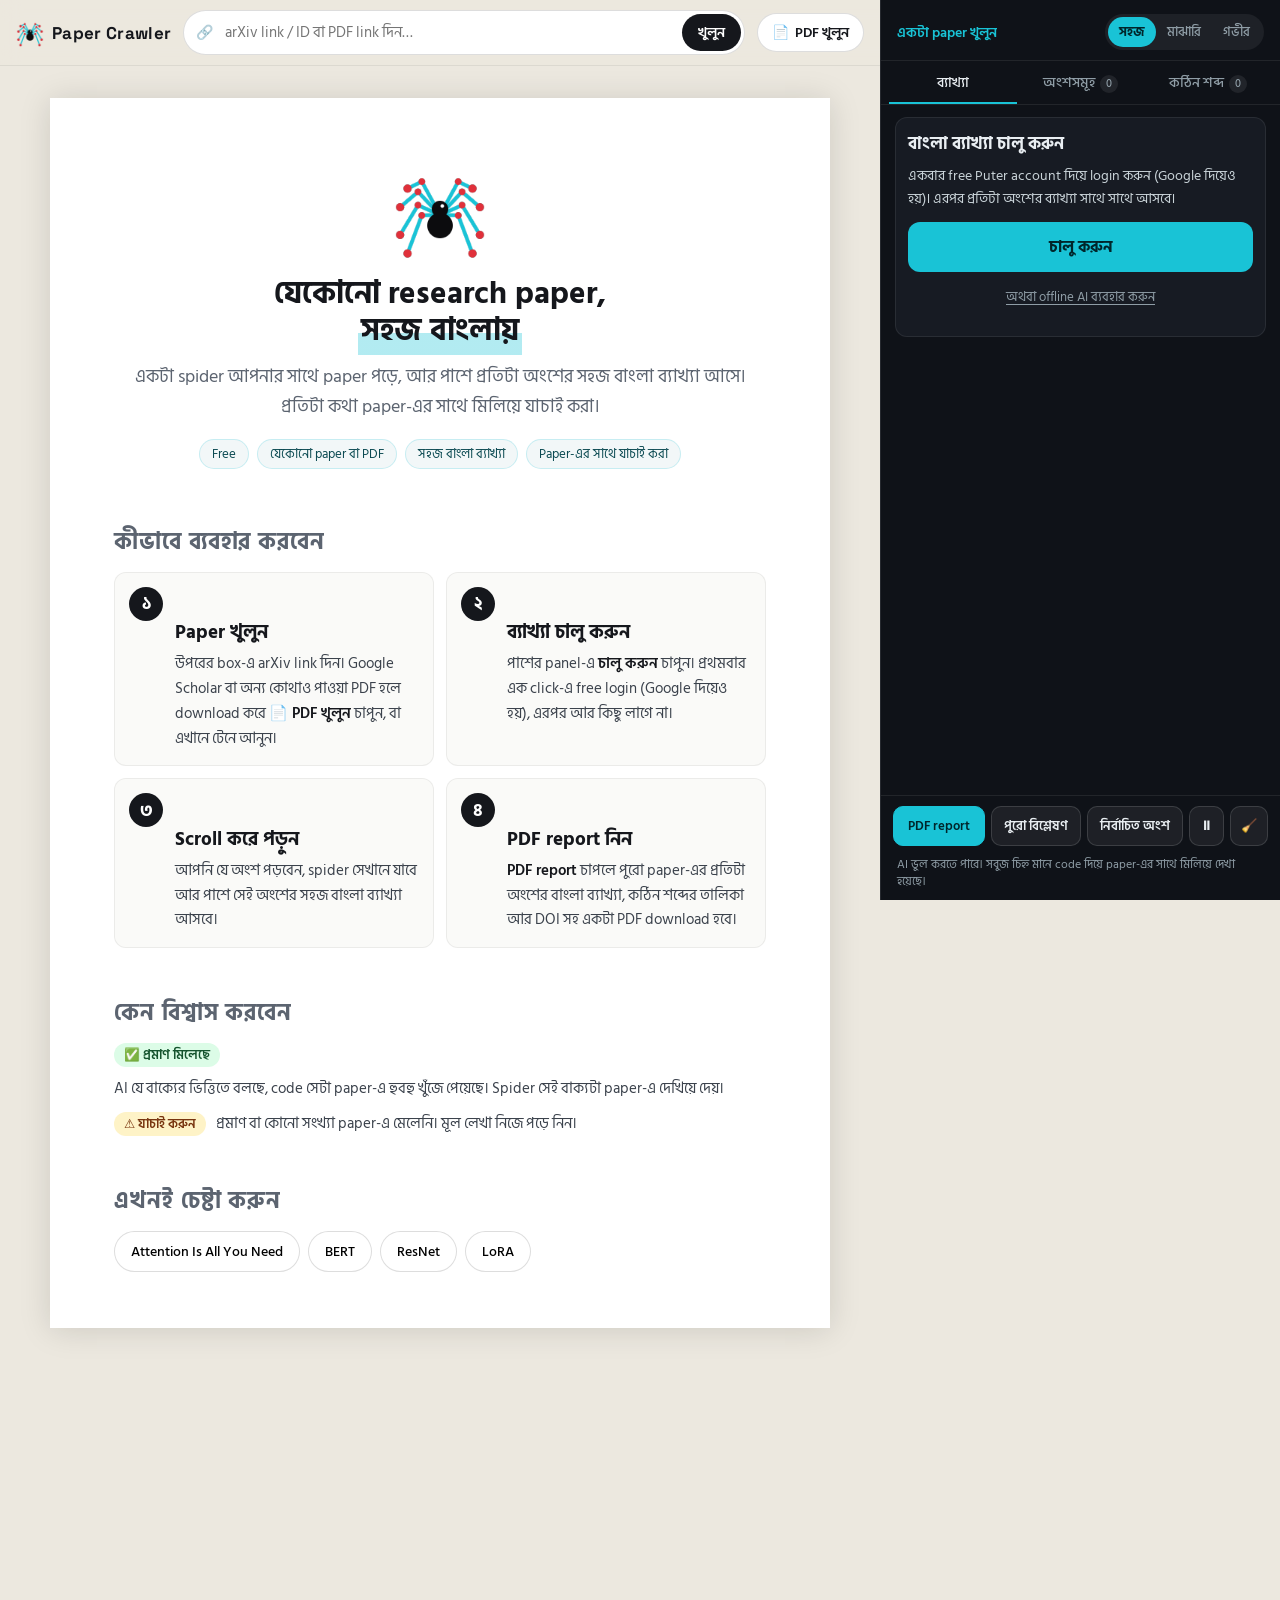
==== commit 7c05b881: "Built-in Bangla explanations via Puter (one click), offline AI in settings, one-click PDF report, cl" ====
--- a/index.html
+++ b/index.html
@@ -34,16 +34,16 @@
         <div class="hero">
           <img class="hero-spider" src="icon.png" alt="" width="96" height="96">
           <h1>যেকোনো research paper,<br><mark>সহজ বাংলায়</mark></h1>
-          <p class="lead">একটা spider আপনার সাথে paper পড়ে, আর AI প্রতিটা অংশ বাংলায় বুঝিয়ে দেয়। প্রতিটা কথা paper-এর সাথে মিলিয়ে যাচাই করা।</p>
-          <div class="badges"><span>✓ Free</span><span>✓ Account লাগে না</span><span>✓ AI আপনার computer-এ চলে</span><span>✓ Paper upload হয় না</span></div>
+          <p class="lead">একটা spider আপনার সাথে paper পড়ে, আর পাশে প্রতিটা অংশের সহজ বাংলা ব্যাখ্যা আসে। প্রতিটা কথা paper-এর সাথে মিলিয়ে যাচাই করা।</p>
+          <div class="badges"><span>Free</span><span>যেকোনো paper বা PDF</span><span>সহজ বাংলা ব্যাখ্যা</span><span>Paper-এর সাথে যাচাই করা</span></div>
         </div>
 
         <h2 class="landing-h">কীভাবে ব্যবহার করবেন</h2>
         <ol class="steps">
           <li><b>১</b><div><h3>Paper খুলুন</h3><p>উপরের box-এ arXiv link দিন। Google Scholar বা অন্য কোথাও পাওয়া PDF হলে download করে <em>📄 PDF খুলুন</em> চাপুন, বা এখানে টেনে আনুন।</p></div></li>
-          <li><b>২</b><div><h3>একবার AI চালু করুন</h3><p>পাশের panel থেকে একটা free AI বেছে নিন। প্রথমবার download হয়, এরপর internet ছাড়াও চলে।</p></div></li>
+          <li><b>২</b><div><h3>ব্যাখ্যা চালু করুন</h3><p>পাশের panel-এ <em>চালু করুন</em> চাপুন। প্রথমবার এক click-এ free login (Google দিয়েও হয়), এরপর আর কিছু লাগে না।</p></div></li>
           <li><b>৩</b><div><h3>Scroll করে পড়ুন</h3><p>আপনি যে অংশ পড়বেন, spider সেখানে যাবে আর পাশে সেই অংশের সহজ বাংলা ব্যাখ্যা আসবে।</p></div></li>
-          <li><b>৪</b><div><h3>পুরো paper-এর নোট নিন</h3><p><em>📑 পুরো বিশ্লেষণ</em> চাপলে সব অংশ আর কঠিন শব্দের তালিকা, তারপর <em>⤓ PDF</em>-এ DOI সহ report।</p></div></li>
+          <li><b>৪</b><div><h3>PDF report নিন</h3><p><em>PDF report</em> চাপলে পুরো paper-এর প্রতিটা অংশের বাংলা ব্যাখ্যা, কঠিন শব্দের তালিকা আর DOI সহ একটা PDF download হবে।</p></div></li>
         </ol>
 
         <h2 class="landing-h">কেন বিশ্বাস করবেন</h2>
@@ -85,13 +85,13 @@
     <div class="body" data-pane="map" hidden><ol id="map"><li class="muted">Paper খুললে এখানে সব অংশের তালিকা আসবে। যেকোনোটায় চাপ দিলে spider সেখানে যাবে।</li></ol></div>
     <div class="body" data-pane="terms" hidden><div id="glossary"><p class="muted">ব্যাখ্যা আসার সাথে সাথে এখানে কঠিন শব্দ আর তাদের বাংলা মানে জমা হবে।</p></div></div>
     <div class="actions">
-      <button id="all" class="primary" title="প্রতিটা অংশের ব্যাখ্যা + কঠিন শব্দের তালিকা">📑 পুরো বিশ্লেষণ</button>
-      <button id="export" title="সব ব্যাখ্যা DOI সহ PDF হিসেবে নামান">⤓ PDF</button>
-      <button id="sel" title="Paper-এ কিছু select করে চাপুন (বা E)">✋ নির্বাচিত</button>
+      <button id="export" class="primary" title="পুরো paper বিশ্লেষণ করে DOI সহ PDF download করুন">PDF report</button>
+      <button id="all" title="প্রতিটা অংশের ব্যাখ্যা + কঠিন শব্দের তালিকা">পুরো বিশ্লেষণ</button>
+      <button id="sel" title="Paper-এ কিছু select করে চাপুন (বা E)">নির্বাচিত অংশ</button>
       <button id="pause" class="icon" title="Spider থামান / চালান" aria-label="Spider থামান">⏸</button>
       <button id="clear" class="icon" title="দাগ মুছুন" aria-label="দাগ মুছুন">🧹</button>
     </div>
-    <footer>AI ভুল করতে পারে। ✅ মানে code দিয়ে paper-এর সাথে মিলিয়ে দেখা হয়েছে।</footer>
+    <footer>AI ভুল করতে পারে। সবুজ চিহ্ন মানে code দিয়ে paper-এর সাথে মিলিয়ে দেখা হয়েছে।</footer>
   </aside>
 
   <div id="drop-overlay" hidden><div><p class="big">📄</p><p>PDF এখানে ছেড়ে দিন</p><p class="small">যেকোনো research paper। আপনার computer-এই পড়া হবে।</p></div></div>
--- a/css/site.css
+++ b/css/site.css
@@ -95,13 +95,13 @@
 /* AI choice */
 .ai-pick h3 { margin: 0 0 4px; font: 700 15px var(--bn); }
 .ai-pick > p { margin: 0 0 10px; font-size: 13px; color: var(--panel-muted); }
-.ai-opt { display: grid; grid-template-columns: 34px 1fr; gap: 2px 10px; width: 100%; text-align: left; background: var(--panel-2); border: 1px solid var(--panel-line); border-radius: 12px; padding: 10px 12px; margin-bottom: 8px; color: var(--panel-ink); cursor: pointer; font-family: var(--bn); transition: border-color .15s, transform .12s; }
-.ai-opt:hover:not(:disabled) { border-color: var(--teal); transform: translateY(-1px); }
-.ai-opt:disabled { opacity: .5; cursor: default; }
-.ai-opt .ic { grid-row: span 2; font-size: 22px; display: grid; place-items: center; }
-.ai-opt b { font-size: 14.5px; }
-.ai-opt b .rec { font: 600 11px var(--bn); background: var(--teal); color: var(--teal-ink); border-radius: 999px; padding: 1px 8px; margin-left: 6px; vertical-align: 1px; }
-.ai-opt span { font-size: 12.5px; color: var(--panel-muted); }
+#panel .ai-opt { display: grid; grid-template-columns: 34px 1fr; gap: 2px 10px; width: 100%; text-align: left; background: var(--panel-2); border: 1px solid var(--panel-line); border-radius: 12px; padding: 10px 12px; margin-bottom: 8px; color: var(--panel-ink); cursor: pointer; font-family: var(--bn); transition: border-color .15s, transform .12s; }
+#panel .ai-opt:hover:not(:disabled) { border-color: var(--teal); transform: translateY(-1px); }
+#panel .ai-opt:disabled { opacity: .5; cursor: default; }
+#panel .ai-opt .ic { grid-row: span 2; font-size: 22px; display: grid; place-items: center; }
+#panel .ai-opt b { font-size: 14.5px; }
+#panel .ai-opt b .rec { font: 600 11px var(--bn); background: var(--teal); color: var(--teal-ink); border-radius: 999px; padding: 1px 8px; margin-left: 6px; vertical-align: 1px; }
+#panel .ai-opt span { font-size: 12.5px; color: var(--panel-muted); }
 .ai-ready { display: flex; align-items: center; gap: 8px; font-size: 13px; color: var(--panel-muted); margin-bottom: 10px; }
 .ai-ready::before { content: ""; width: 8px; height: 8px; border-radius: 50%; background: var(--ok); box-shadow: 0 0 0 4px #4ade8033; }
 .progress { height: 6px; background: #ffffff15; border-radius: 3px; overflow: hidden; margin-top: 8px; }
@@ -199,3 +199,18 @@
 @media (prefers-reduced-motion: reduce) {
   .hero-spider, .hint .arrow, #map .st.busy, .thinking::after, .paper-loading i, .skeleton i { animation: none; }
 }
+
+/* ------------------------------------------------------------ connect card (default AI) */
+.connect h3 { margin: 0 0 6px; font: 700 17px var(--bn); }
+.connect p { margin: 0 0 12px; font-size: 14px; line-height: 1.65; color: #c9d3d8; }
+#panel .btn-primary { display: block; width: 100%; font: 700 16px var(--bn); color: var(--teal-ink); background: var(--teal); border: 0; border-radius: 12px; padding: 12px; cursor: pointer; transition: filter .15s, transform .1s; }
+#panel .btn-primary:hover:not(:disabled) { filter: brightness(1.08); }
+#panel .btn-primary:active { transform: scale(.99); }
+#panel .btn-primary:disabled { opacity: .6; cursor: default; }
+#panel .link { display: block; margin: 10px auto 0; background: none; border: 0; color: var(--panel-muted); font: 13px var(--bn); text-decoration: underline; text-underline-offset: 3px; cursor: pointer; }
+#panel .link:hover { color: var(--panel-ink); }
+#offline { margin-top: 10px; }
+#offline .ai-opt { grid-template-columns: 1fr; }
+.pulse { animation: pulse 1s ease-out 2; }
+@keyframes pulse { 0% { box-shadow: 0 0 0 0 #19c3d6aa; } 100% { box-shadow: 0 0 0 14px #19c3d600; } }
+.card-actions { justify-content: flex-end; }
